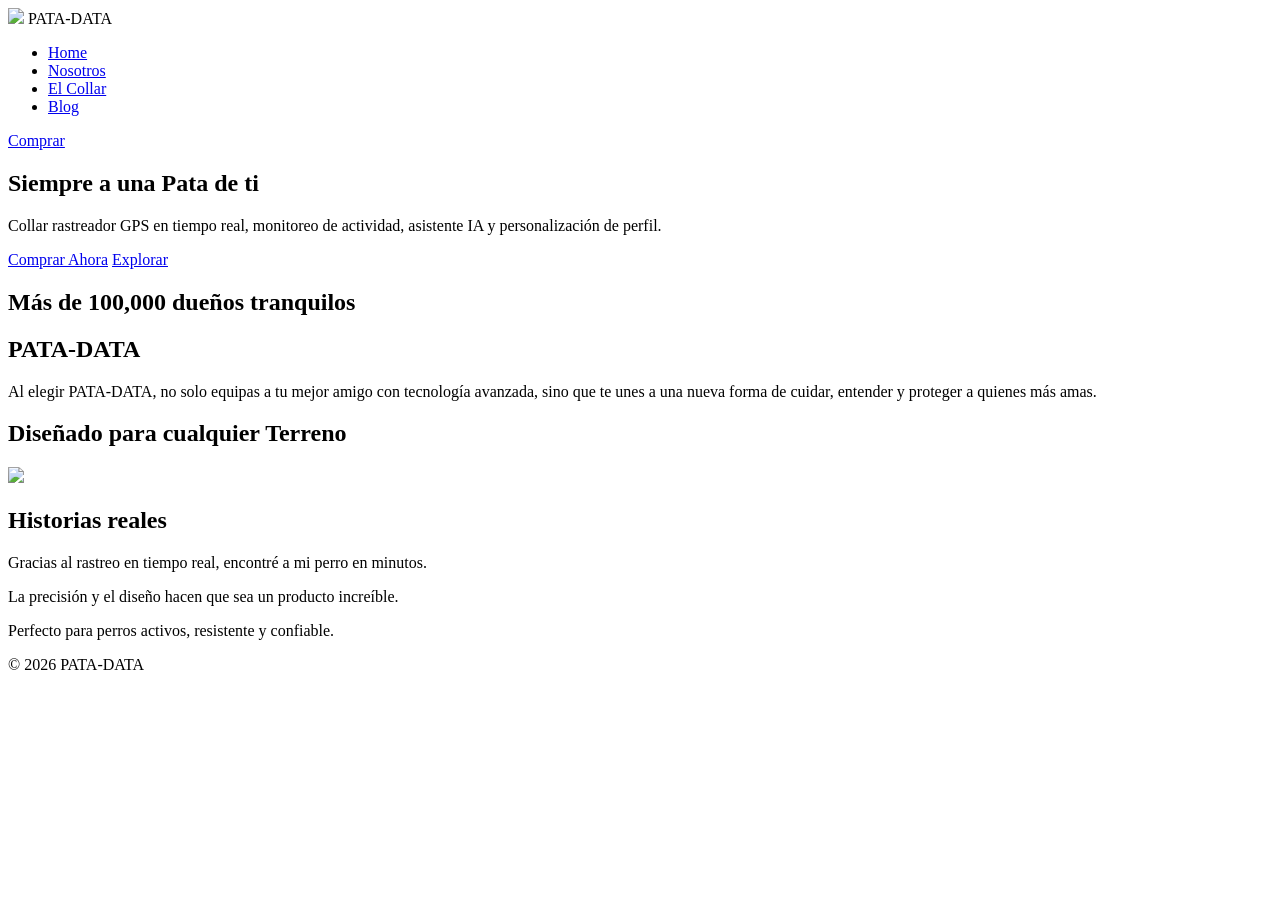
==== index.html @ e331a716 "primeros inicios" ====
<!DOCTYPE html>
<html lang="es">

<head>
    <meta charset="UTF-8">
    <meta name="viewport" content="width=device-width, initial-scale=1.0">
    <title>PATA-DATA | Collar Inteligente</title>

    <!-- Tipografías -->
    <link href="https://fonts.googleapis.com/css2?family=Plus+Jakarta+Sans:wght@400;600;700&family=Inter:wght@400;500&display=swap" rel="stylesheet">

    <link rel="stylesheet" href="styles.css">
</head>

<body>

<header>
    <nav class="navbar">

        <div class="logo-container">
            <img src="Imagenes/logo.png" class="logo">
            <span class="brand-name">PATA-DATA</span>
        </div>

        <ul class="nav-links">
            <li><a href="#">Home</a></li>
            <li><a href="#">Nosotros</a></li>
            <li><a href="#">El Collar</a></li>
            <li><a href="#">Blog</a></li>
        </ul>

        <a href="#" class="btn-primary">Comprar</a>

    </nav>
</header>


<main>

<!-- HERO NUEVO -->
<section class="hero">

    <div class="hero-overlay"></div>

    <div class="hero-text">

        <h1>
            Siempre a una <span class="highlight">Pata</span> de ti
        </h1>

        <p>
            Collar rastreador GPS en tiempo real, monitoreo de actividad,
            asistente IA y personalización de perfil.
        </p>

        <div class="hero-buttons">
            <a href="#" class="btn-primary">Comprar Ahora</a>
            <a href="#" class="btn-secondary">Explorar</a>
        </div>

    </div>

</section>


<!-- CONFIANZA -->
<section class="trust-section">
    <h2>Más de <span>100,000</span> dueños tranquilos</h2>
</section>


<!-- MENSAJE -->
<section class="about">
    <h2>PATA-DATA</h2>
    <p>
        Al elegir PATA-DATA, no solo equipas a tu mejor amigo con tecnología avanzada,
        sino que te unes a una nueva forma de cuidar, entender y proteger a quienes más amas.
    </p>
</section>


<!-- COLLAR -->
<section class="collar">

    <div class="collar-content">

        <div class="collar-text">
            <h2>Diseñado para cualquier <span>Terreno</span></h2>
        </div>

        <img src="Imagenes/collares.png" class="collar-img">

    </div>

</section>


<!-- TESTIMONIOS -->
<section class="testimonials">

    <h2>Historias reales</h2>

    <div class="cards">

        <div class="card">
            <p>Gracias al rastreo en tiempo real, encontré a mi perro en minutos.</p>
        </div>

        <div class="card">
            <p>La precisión y el diseño hacen que sea un producto increíble.</p>
        </div>

        <div class="card">
            <p>Perfecto para perros activos, resistente y confiable.</p>
        </div>

    </div>

</section>

</main>


<footer>
    <p>© 2026 PATA-DATA</p>
</footer>

</body>
</html>
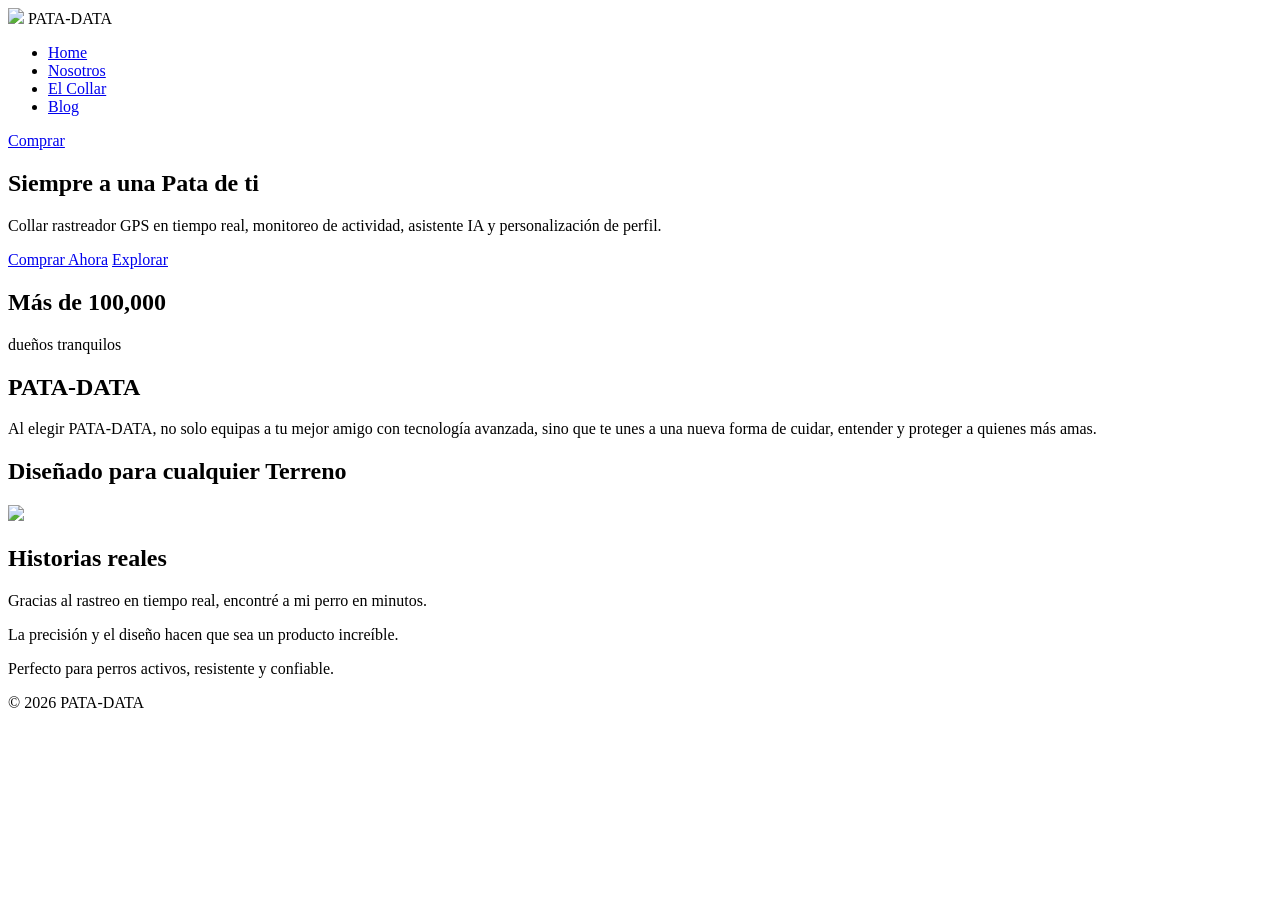
==== commit 3379fb41: "siguiente mejora" ====
--- a/index.html
+++ b/index.html
@@ -37,7 +37,7 @@
 
 <main>
 
-<!-- HERO NUEVO -->
+<!-- HERO -->
 <section class="hero">
 
     <div class="hero-overlay"></div>
@@ -65,7 +65,15 @@
 
 <!-- CONFIANZA -->
 <section class="trust-section">
-    <h2>Más de <span>100,000</span> dueños tranquilos</h2>
+
+    <h2 class="trust-big">
+        Más de <span>100,000</span>
+    </h2>
+
+    <p class="trust-small">
+        dueños tranquilos
+    </p>
+
 </section>
 
 
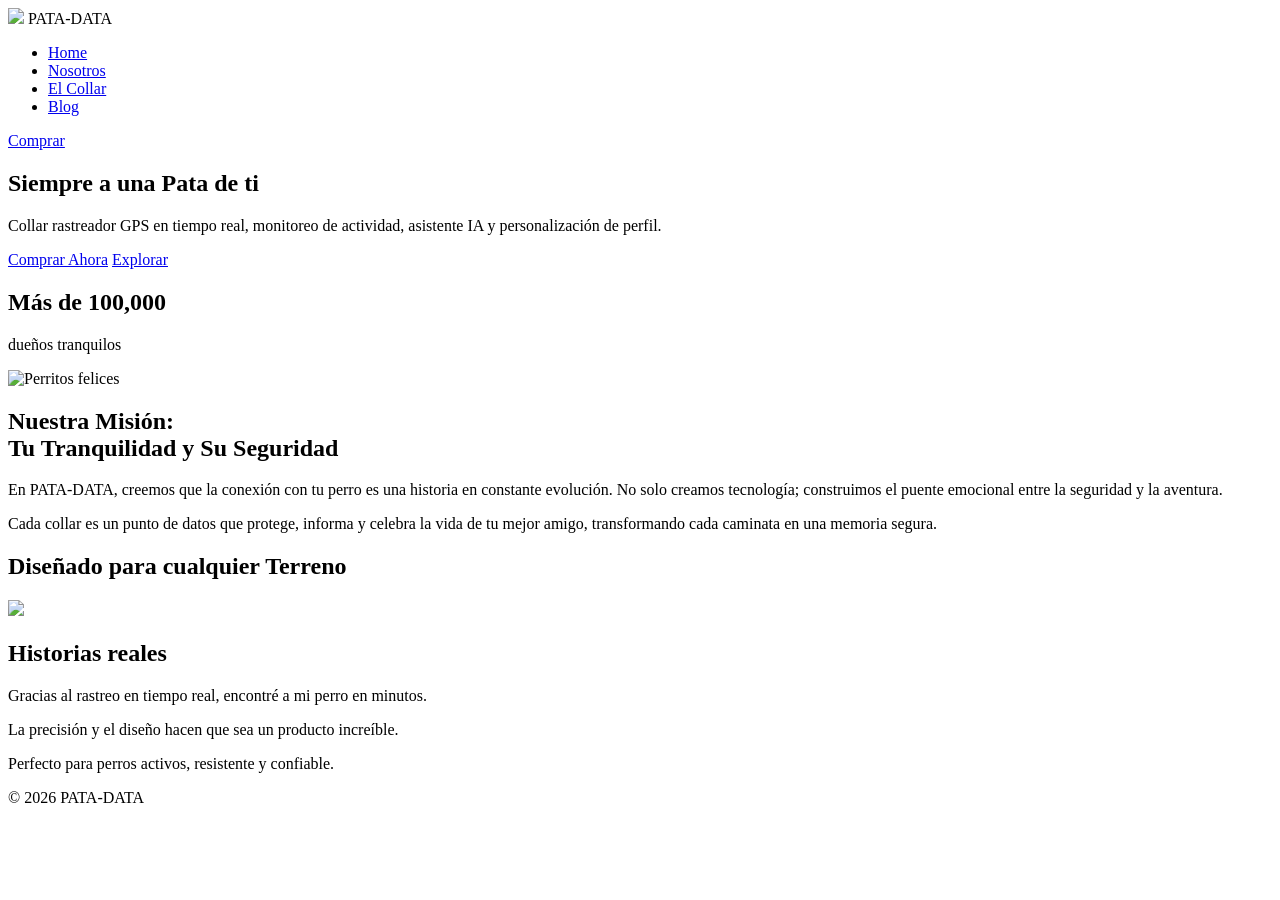
==== commit 158e8bdc: "mejoras index" ====
--- a/index.html
+++ b/index.html
@@ -78,12 +78,37 @@
 
 
 <!-- MENSAJE -->
-<section class="about">
-    <h2>PATA-DATA</h2>
-    <p>
-        Al elegir PATA-DATA, no solo equipas a tu mejor amigo con tecnología avanzada,
-        sino que te unes a una nueva forma de cuidar, entender y proteger a quienes más amas.
-    </p>
+<section class="mission">
+
+    <div class="mission-container">
+
+        <!-- IMAGEN -->
+        <div class="mission-image">
+            <img src="cachorro.jpg" alt="Perritos felices">
+        </div>
+
+        <!-- TEXTO -->
+        <div class="mission-text">
+
+            <h2>
+                Nuestra Misión: <br>
+                Tu Tranquilidad y Su Seguridad
+            </h2>
+
+            <p>
+                En <span>PATA-DATA</span>, creemos que la conexión con tu perro es una historia en constante evolución.
+                No solo creamos tecnología; construimos el puente emocional entre la seguridad y la aventura.
+            </p>
+
+            <p>
+                Cada collar es un punto de datos que protege, informa y celebra la vida de tu mejor amigo,
+                transformando cada caminata en una memoria segura.
+            </p>
+
+        </div>
+
+    </div>
+
 </section>
 
 
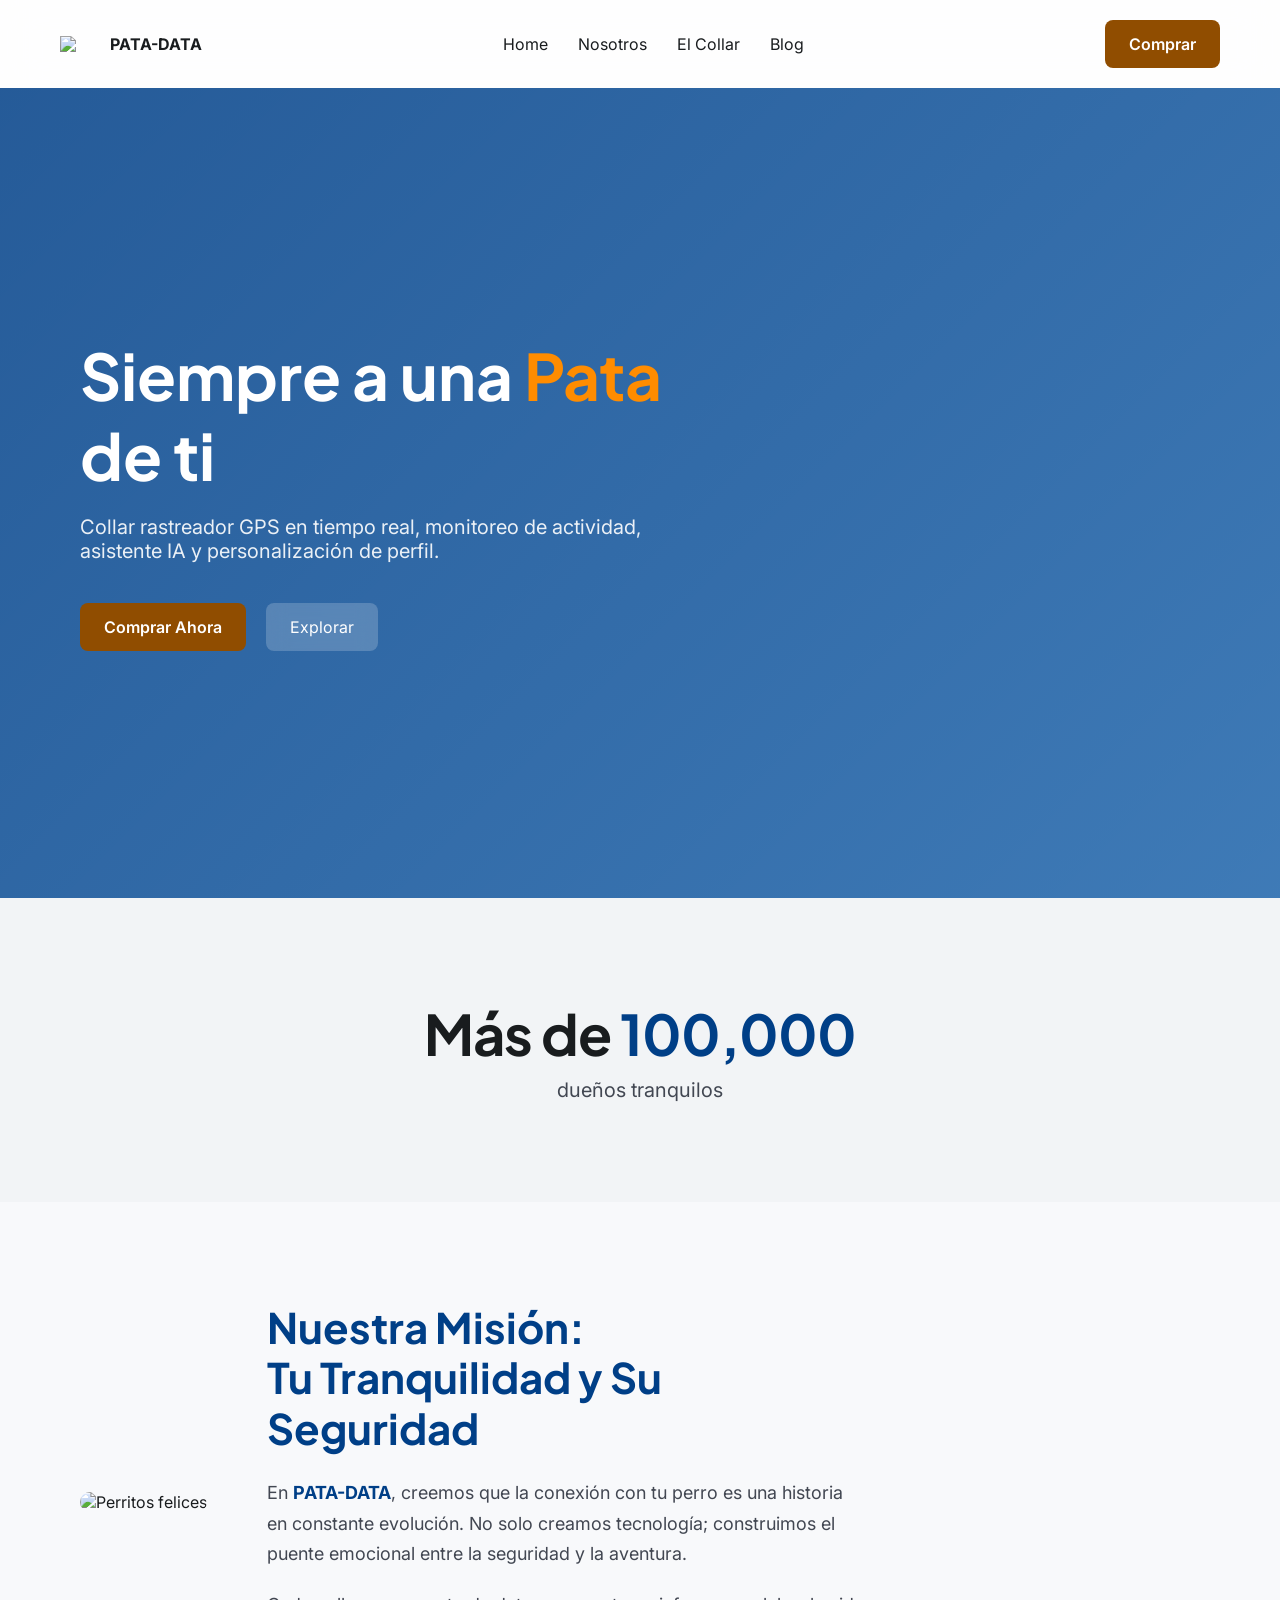
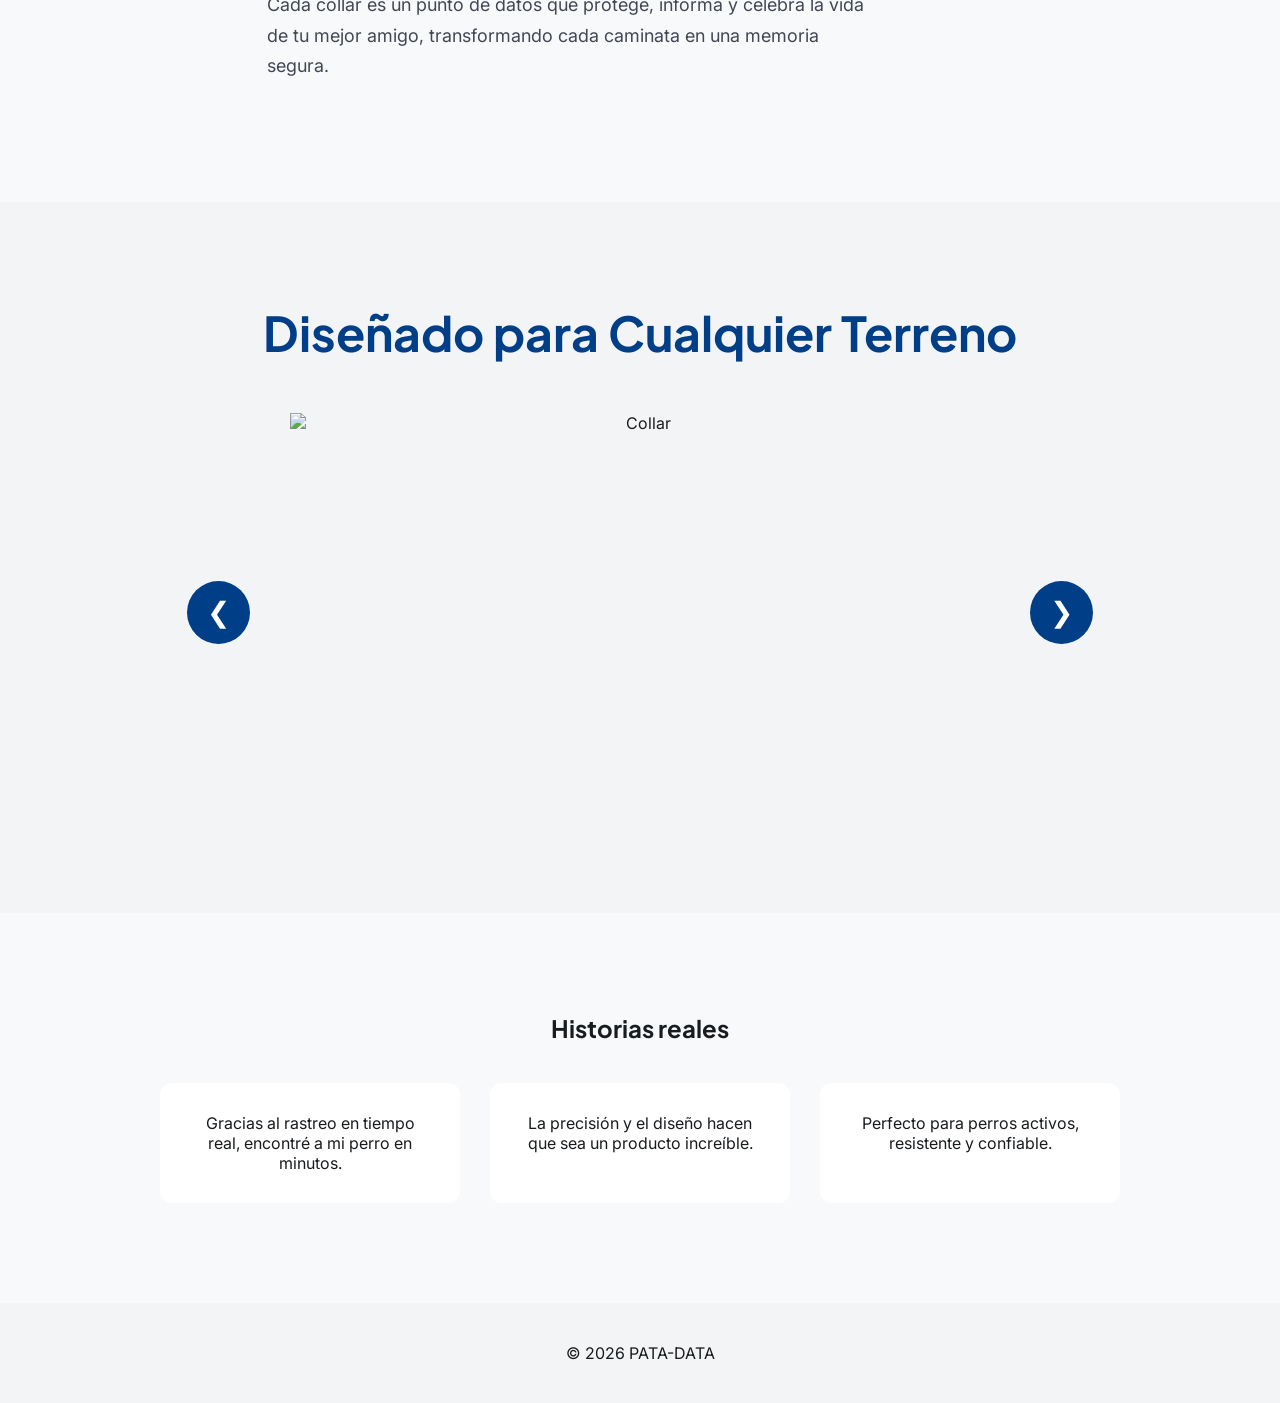
==== commit df703a95: "agregamos carrusel" ====
--- a/index.html
+++ b/index.html
@@ -39,11 +39,9 @@
 
 <!-- HERO -->
 <section class="hero">
-
     <div class="hero-overlay"></div>
 
     <div class="hero-text">
-
         <h1>
             Siempre a una <span class="highlight">Pata</span> de ti
         </h1>
@@ -57,15 +55,12 @@
             <a href="#" class="btn-primary">Comprar Ahora</a>
             <a href="#" class="btn-secondary">Explorar</a>
         </div>
-
     </div>
-
 </section>
 
 
 <!-- CONFIANZA -->
 <section class="trust-section">
-
     <h2 class="trust-big">
         Más de <span>100,000</span>
     </h2>
@@ -73,23 +68,19 @@
     <p class="trust-small">
         dueños tranquilos
     </p>
-
 </section>
 
 
-<!-- MENSAJE -->
+<!-- MISION -->
 <section class="mission">
 
     <div class="mission-container">
 
-        <!-- IMAGEN -->
         <div class="mission-image">
             <img src="cachorro.jpg" alt="Perritos felices">
         </div>
 
-        <!-- TEXTO -->
         <div class="mission-text">
-
             <h2>
                 Nuestra Misión: <br>
                 Tu Tranquilidad y Su Seguridad
@@ -104,7 +95,6 @@
                 Cada collar es un punto de datos que protege, informa y celebra la vida de tu mejor amigo,
                 transformando cada caminata en una memoria segura.
             </p>
-
         </div>
 
     </div>
@@ -112,16 +102,20 @@
 </section>
 
 
-<!-- COLLAR -->
+<!-- COLLAR (CARRUSEL) -->
 <section class="collar">
 
-    <div class="collar-content">
+    <h2 class="collar-title">
+        Diseñado para Cualquier <span>Terreno</span>
+    </h2>
 
-        <div class="collar-text">
-            <h2>Diseñado para cualquier <span>Terreno</span></h2>
-        </div>
+    <div class="carousel">
 
-        <img src="Imagenes/collares.png" class="collar-img">
+        <button class="arrow left" onclick="prevSlide()">❮</button>
+
+        <img id="carousel-image" src="collar1.png" alt="Collar">
+        
+        <button class="arrow right" onclick="nextSlide()">❯</button>
 
     </div>
 
@@ -158,5 +152,31 @@
     <p>© 2026 PATA-DATA</p>
 </footer>
 
+
+<!-- JS DEL CARRUSEL -->
+<script>
+let images = [
+    "collar1.png",
+    "collar2.png",
+    "collar3.png"
+];
+
+let current = 0;
+
+function showImage() {
+    document.getElementById("carousel-image").src = images[current];
+}
+
+function nextSlide() {
+    current = (current + 1) % images.length;
+    showImage();
+}
+
+function prevSlide() {
+    current = (current - 1 + images.length) % images.length;
+    showImage();
+}
+</script>
+
 </body>
 </html>
--- a/styles.css
+++ b/styles.css
@@ -0,0 +1,325 @@
+/* RESET */
+* {
+    margin: 0;
+    padding: 0;
+    box-sizing: border-box;
+}
+
+
+/* VARIABLES */
+:root {
+    --primary: #003f87;
+    --secondary: #904d00;
+
+    --background: #f8f9fb;
+    --surface: #ffffff;
+    --surface-soft: #f2f4f6;
+
+    --text: #191c1e;
+    --text-soft: #424752;
+}
+
+
+/* BASE */
+body {
+    font-family: 'Inter', sans-serif;
+    background: var(--background);
+    color: var(--text);
+}
+
+h1, h2, h3 {
+    font-family: 'Plus Jakarta Sans', sans-serif;
+}
+
+
+/* NAVBAR */
+.navbar {
+    display: flex;
+    justify-content: space-between;
+    align-items: center;
+
+    padding: 20px 60px;
+
+    background: rgba(255,255,255,0.8);
+    backdrop-filter: blur(20px);
+}
+
+.logo-container {
+    display: flex;
+    align-items: center;
+    gap: 10px;
+}
+
+.logo {
+    width: 40px;
+}
+
+.brand-name {
+    font-weight: 700;
+}
+
+.nav-links {
+    display: flex;
+    gap: 30px;
+    list-style: none;
+}
+
+.nav-links a {
+    text-decoration: none;
+    color: var(--text);
+}
+
+
+/* BOTONES */
+.btn-primary {
+    background: var(--secondary);
+    padding: 14px 24px;
+    border-radius: 8px;
+    color: white;
+    text-decoration: none;
+    font-weight: 600;
+    transition: 0.3s;
+}
+
+.btn-primary:hover {
+    transform: translateY(-4px);
+    box-shadow: 0 15px 40px rgba(0,0,0,0.15);
+}
+
+.btn-secondary {
+    background: rgba(255,255,255,0.2);
+    padding: 14px 24px;
+    border-radius: 8px;
+    color: white;
+    text-decoration: none;
+    backdrop-filter: blur(10px);
+    transition: 0.3s;
+}
+
+.btn-secondary:hover {
+    transform: translateY(-4px);
+}
+
+
+/* HERO */
+.hero {
+    position: relative;
+    display: flex;
+    align-items: center;
+
+    height: 90vh;
+    padding: 0 80px;
+
+    background: url("index.png") center/cover no-repeat;
+}
+
+.hero-overlay {
+    position: absolute;
+    top: 0;
+    left: 0;
+    right: 0;
+    bottom: 0;
+
+    background: linear-gradient(
+        135deg,
+        rgba(0, 63, 135, 0.85),
+        rgba(0, 80, 160, 0.75)
+    );
+
+    z-index: 1;
+}
+
+.hero-text {
+    position: relative;
+    z-index: 2;
+    max-width: 600px;
+    color: white;
+}
+
+.hero-text h1 {
+    font-size: 64px;
+    margin-bottom: 20px;
+}
+
+.highlight {
+    color: #ff8c00;
+}
+
+.hero-text p {
+    font-size: 20px;
+    margin-bottom: 40px;
+    color: rgba(255,255,255,0.9);
+}
+
+.hero-buttons {
+    display: flex;
+    gap: 20px;
+}
+
+
+/* SECCIONES */
+section {
+    padding: 100px 80px;
+}
+
+
+/* TRUST SECTION (MEJORADA) */
+.trust-section {
+    text-align: center;
+    background: var(--surface-soft);
+}
+
+.trust-big {
+    font-size: 56px;
+    font-weight: 700;
+    letter-spacing: -1px;
+}
+
+.trust-big span {
+    color: var(--primary);
+}
+
+.trust-small {
+    margin-top: 10px;
+    font-size: 20px;
+    color: var(--text-soft);
+}
+
+
+/* ABOUT */
+
+/* MISSION SECTION */
+.mission {
+    padding: 100px 80px;
+}
+
+.mission-container {
+    display: flex;
+    align-items: center;
+    gap: 60px;
+}
+
+/* IMAGEN */
+.mission-image img {
+    width: 450px;
+    height: 400px;
+    border-radius: 16px;
+}
+
+/* TEXTO */
+.mission-text {
+    max-width: 600px;
+}
+
+.mission-text h2 {
+    font-size: 42px;
+    color: var(--primary);
+    margin-bottom: 25px;
+    line-height: 1.2;
+}
+
+/* PATA-DATA resaltado */
+.mission-text span {
+    color: var(--primary);
+    font-weight: 700;
+}
+
+/* PÁRRAFOS */
+.mission-text p {
+    font-size: 18px;
+    color: var(--text-soft);
+    margin-bottom: 20px;
+    line-height: 1.7;
+}
+/* COLLAR */
+.collar {
+    background: var(--surface-soft);
+}
+
+.collar-content {
+    display: flex;
+    justify-content: space-between;
+    align-items: center;
+}
+
+.collar-text h2 {
+    font-size: 48px;
+}
+
+.collar-text span {
+    color: var(--secondary);
+}
+
+.collar-img {
+    width: 350px;
+}
+
+
+/* TESTIMONIOS */
+.testimonials {
+    text-align: center;
+}
+
+.cards {
+    display: flex;
+    gap: 30px;
+    justify-content: center;
+    margin-top: 40px;
+}
+
+.card {
+    background: var(--surface);
+    padding: 30px;
+    border-radius: 12px;
+    max-width: 300px;
+}
+
+/* COLLAR CARRUSEL NUEVO */
+.collar {
+    text-align: center;
+    background: var(--surface-soft);
+}
+
+.collar-title {
+    font-size: 48px;
+    margin-bottom: 50px;
+    color: var(--primary);
+}
+
+.carousel {
+    display: flex;
+    align-items: center;
+    justify-content: center;
+    gap: 40px;
+}
+
+/* IMAGEN */
+.carousel img {
+    width: 700px;
+    height: 400px;
+    transition: 0.4s;
+}
+
+/* BOTONES */
+.arrow {
+    background: var(--primary);
+    color: white;
+    border: none;
+    font-size: 28px;
+    padding: 15px 20px;
+    border-radius: 50%;
+    cursor: pointer;
+    transition: 0.3s;
+}
+
+.arrow:hover {
+    transform: scale(1.1);
+}
+
+
+/* FOOTER */
+footer {
+    text-align: center;
+    padding: 40px;
+    background: var(--surface-soft);
+}
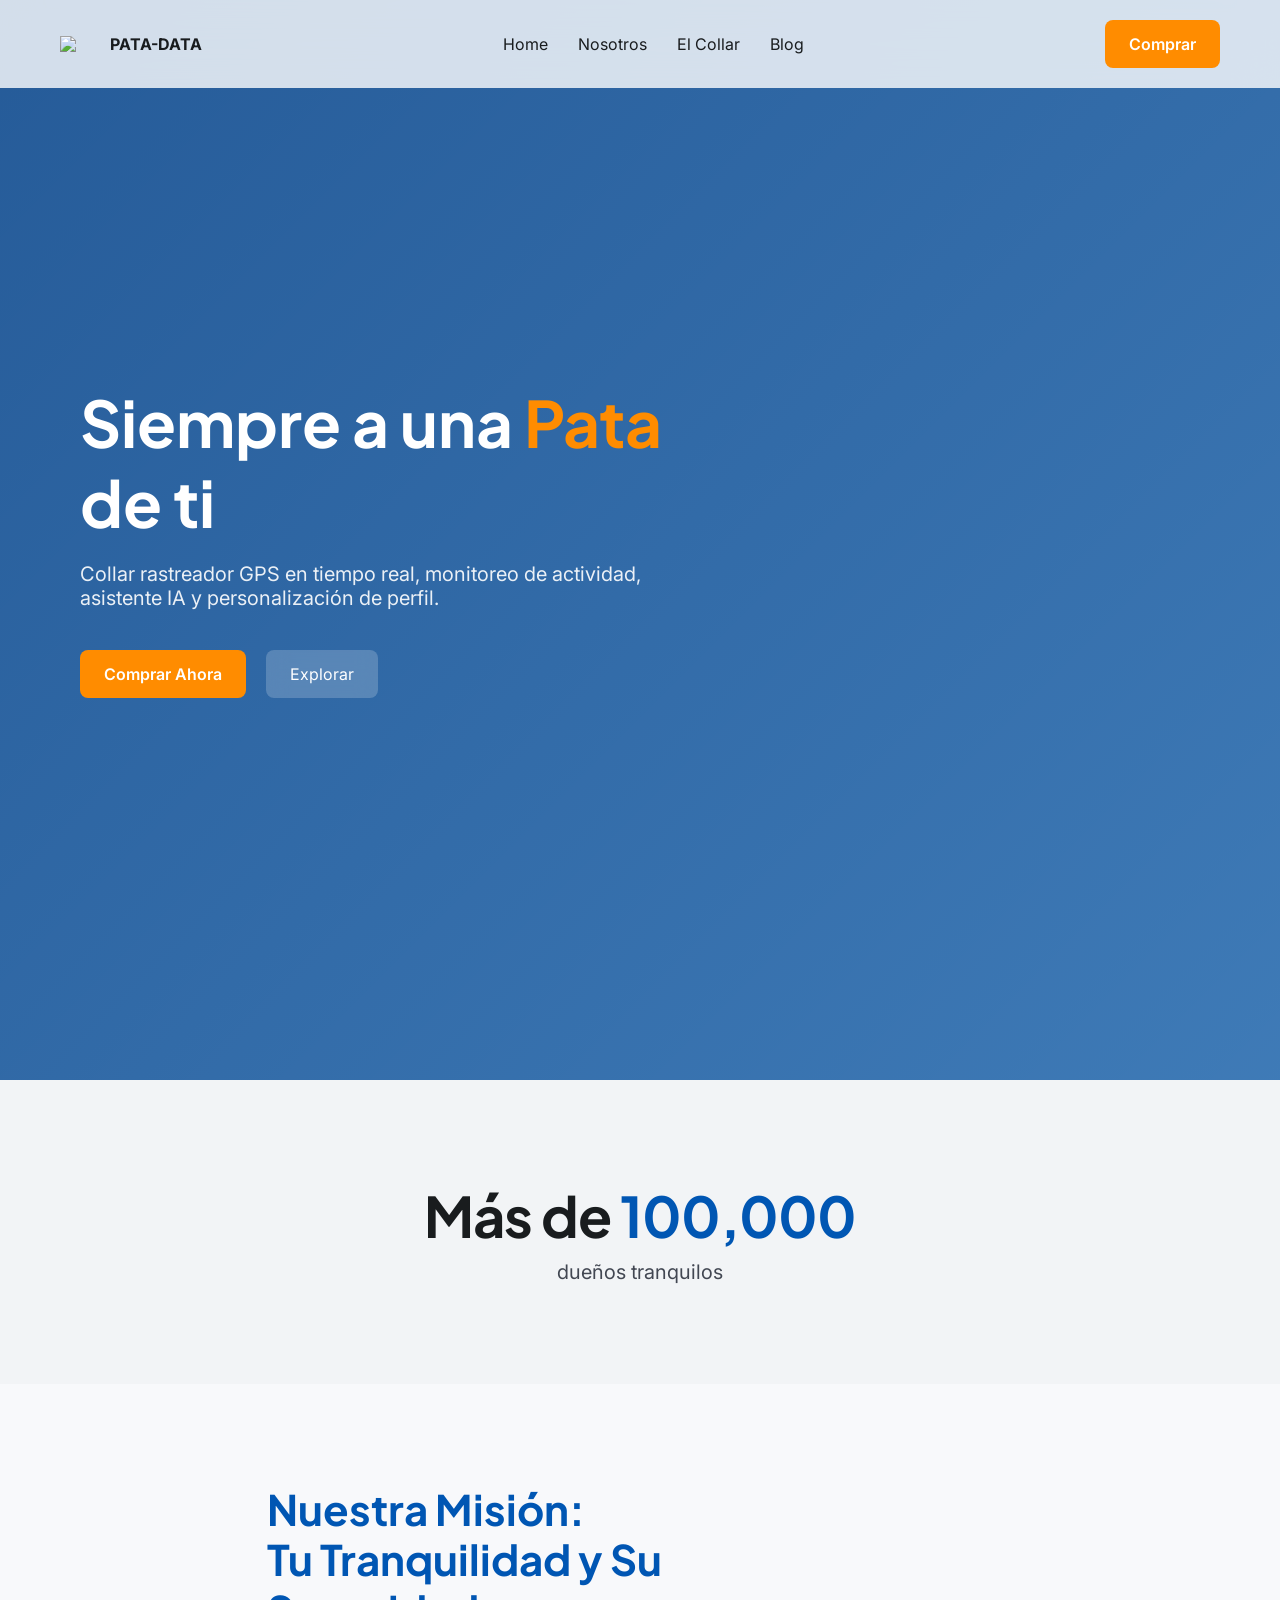
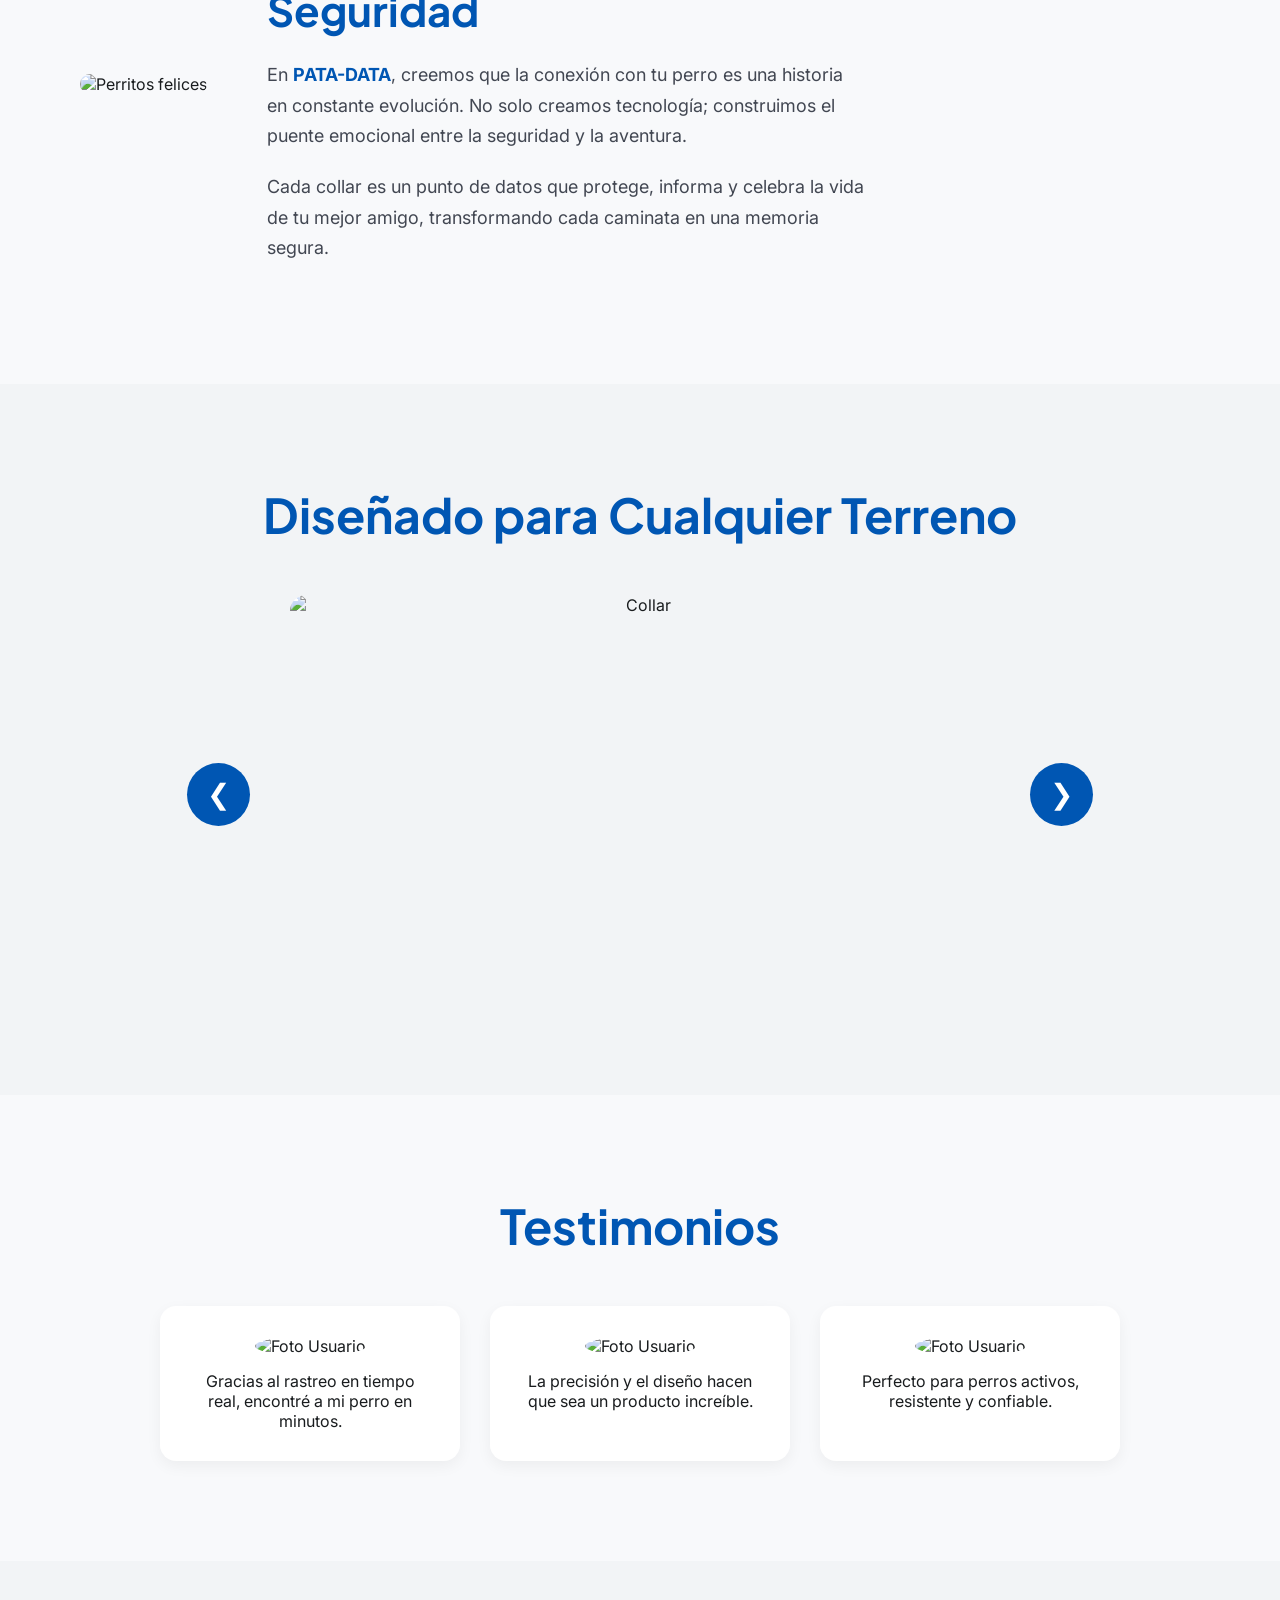
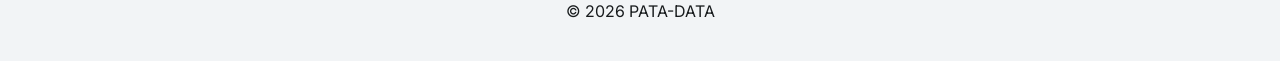
==== commit 710adbaf: "mejoras en index" ====
--- a/index.html
+++ b/index.html
@@ -125,19 +125,22 @@
 <!-- TESTIMONIOS -->
 <section class="testimonials">
 
-    <h2>Historias reales</h2>
+    <h2>Testimonios</h2>
 
     <div class="cards">
 
         <div class="card">
+            <img src="test1.jpg" alt="Foto Usuario">
             <p>Gracias al rastreo en tiempo real, encontré a mi perro en minutos.</p>
         </div>
 
         <div class="card">
+            <img src="test2.jpg" alt="Foto Usuario">
             <p>La precisión y el diseño hacen que sea un producto increíble.</p>
         </div>
 
         <div class="card">
+            <img src="test3.jpg" alt="Foto Usuario">
             <p>Perfecto para perros activos, resistente y confiable.</p>
         </div>
 
@@ -153,7 +156,7 @@
 </footer>
 
 
-<!-- JS DEL CARRUSEL -->
+<!-- JS DEL CARRUSEL + NAVBAR SCROLL -->
 <script>
 let images = [
     "collar1.png",
@@ -164,7 +167,12 @@
 let current = 0;
 
 function showImage() {
-    document.getElementById("carousel-image").src = images[current];
+    const img = document.getElementById("carousel-image");
+    img.classList.add("fade-out");
+    setTimeout(() => {
+        img.src = images[current];
+        img.classList.remove("fade-out");
+    }, 300);
 }
 
 function nextSlide() {
@@ -176,6 +184,16 @@
     current = (current - 1 + images.length) % images.length;
     showImage();
 }
+
+// Navbar scroll
+window.addEventListener("scroll", () => {
+    const navbar = document.querySelector(".navbar");
+    if (window.scrollY > 50) {
+        navbar.classList.add("scrolled");
+    } else {
+        navbar.classList.remove("scrolled");
+    }
+});
 </script>
 
 </body>
--- a/styles.css
+++ b/styles.css
@@ -5,11 +5,10 @@
     box-sizing: border-box;
 }
 
-
 /* VARIABLES */
 :root {
-    --primary: #003f87;
-    --secondary: #904d00;
+    --primary: #0056B3;
+    --secondary: #ff8c00;
 
     --background: #f8f9fb;
     --surface: #ffffff;
@@ -18,7 +17,6 @@
     --text: #191c1e;
     --text-soft: #424752;
 }
-
 
 /* BASE */
 body {
@@ -31,17 +29,25 @@
     font-family: 'Plus Jakarta Sans', sans-serif;
 }
 
-
 /* NAVBAR */
 .navbar {
     display: flex;
     justify-content: space-between;
     align-items: center;
-
     padding: 20px 60px;
 
     background: rgba(255,255,255,0.8);
     backdrop-filter: blur(20px);
+    position: fixed;
+    top: 0;
+    width: 100%;
+    z-index: 100;
+    transition: background 0.3s, box-shadow 0.3s;
+}
+
+.navbar.scrolled {
+    background: rgba(255,255,255,0.95);
+    box-shadow: 0 4px 20px rgba(0,0,0,0.1);
 }
 
 .logo-container {
@@ -68,7 +74,6 @@
     text-decoration: none;
     color: var(--text);
 }
-
 
 /* BOTONES */
 .btn-primary {
@@ -100,16 +105,13 @@
     transform: translateY(-4px);
 }
 
-
 /* HERO */
 .hero {
     position: relative;
     display: flex;
     align-items: center;
-
-    height: 90vh;
+    height: 120vh;
     padding: 0 80px;
-
     background: url("index.png") center/cover no-repeat;
 }
 
@@ -119,13 +121,11 @@
     left: 0;
     right: 0;
     bottom: 0;
-
     background: linear-gradient(
         135deg,
         rgba(0, 63, 135, 0.85),
         rgba(0, 80, 160, 0.75)
     );
-
     z-index: 1;
 }
 
@@ -156,14 +156,12 @@
     gap: 20px;
 }
 
-
 /* SECCIONES */
 section {
     padding: 100px 80px;
 }
 
-
-/* TRUST SECTION (MEJORADA) */
+/* TRUST SECTION */
 .trust-section {
     text-align: center;
     background: var(--surface-soft);
@@ -185,9 +183,6 @@
     color: var(--text-soft);
 }
 
-
-/* ABOUT */
-
 /* MISSION SECTION */
 .mission {
     padding: 100px 80px;
@@ -199,14 +194,12 @@
     gap: 60px;
 }
 
-/* IMAGEN */
 .mission-image img {
     width: 450px;
     height: 400px;
     border-radius: 16px;
 }
 
-/* TEXTO */
 .mission-text {
     max-width: 600px;
 }
@@ -218,63 +211,19 @@
     line-height: 1.2;
 }
 
-/* PATA-DATA resaltado */
 .mission-text span {
     color: var(--primary);
     font-weight: 700;
 }
 
-/* PÁRRAFOS */
 .mission-text p {
     font-size: 18px;
     color: var(--text-soft);
     margin-bottom: 20px;
     line-height: 1.7;
 }
-/* COLLAR */
-.collar {
-    background: var(--surface-soft);
-}
-
-.collar-content {
-    display: flex;
-    justify-content: space-between;
-    align-items: center;
-}
-
-.collar-text h2 {
-    font-size: 48px;
-}
-
-.collar-text span {
-    color: var(--secondary);
-}
-
-.collar-img {
-    width: 350px;
-}
-
-
-/* TESTIMONIOS */
-.testimonials {
-    text-align: center;
-}
-
-.cards {
-    display: flex;
-    gap: 30px;
-    justify-content: center;
-    margin-top: 40px;
-}
-
-.card {
-    background: var(--surface);
-    padding: 30px;
-    border-radius: 12px;
-    max-width: 300px;
-}
-
-/* COLLAR CARRUSEL NUEVO */
+
+/* COLLAR CARRUSEL */
 .collar {
     text-align: center;
     background: var(--surface-soft);
@@ -293,14 +242,20 @@
     gap: 40px;
 }
 
-/* IMAGEN */
 .carousel img {
     width: 700px;
     height: 400px;
-    transition: 0.4s;
-}
-
-/* BOTONES */
+    border-radius: 16px;
+    transition: opacity 0.6s ease, transform 0.6s ease;
+    opacity: 1;
+    transform: scale(1);
+}
+
+.carousel img.fade-out {
+    opacity: 0;
+    transform: scale(0.95);
+}
+
 .arrow {
     background: var(--primary);
     color: white;
@@ -316,10 +271,50 @@
     transform: scale(1.1);
 }
 
+/* TESTIMONIOS */
+.testimonials {
+    text-align: center;
+}
+
+.testimonials h2 {
+    font-size: 48px;       /* Más grande */
+    color: var(--primary); /* Azul */
+    font-weight: 700;      /* Negrita */
+    margin-bottom: 50px;   /* Separación de las cards */
+}
+
+.cards {
+    display: flex;
+    gap: 30px;
+    justify-content: center;
+    margin-top: 40px;
+}
+
+.card {
+    background: var(--surface);
+    padding: 30px;
+    border-radius: 16px;
+    max-width: 300px;
+    text-align: center;
+    transition: transform 0.3s ease, box-shadow 0.3s ease;
+    box-shadow: 0 5px 15px rgba(0,0,0,0.05);
+}
+
+.card:hover {
+    transform: translateY(-10px);
+    box-shadow: 0 20px 40px rgba(0,0,0,0.1);
+}
+
+.card img {
+    width: 100px;
+    height: 100px;
+    border-radius: 50%;
+    margin-bottom: 15px;
+}
 
 /* FOOTER */
 footer {
     text-align: center;
     padding: 40px;
     background: var(--surface-soft);
-}
+}
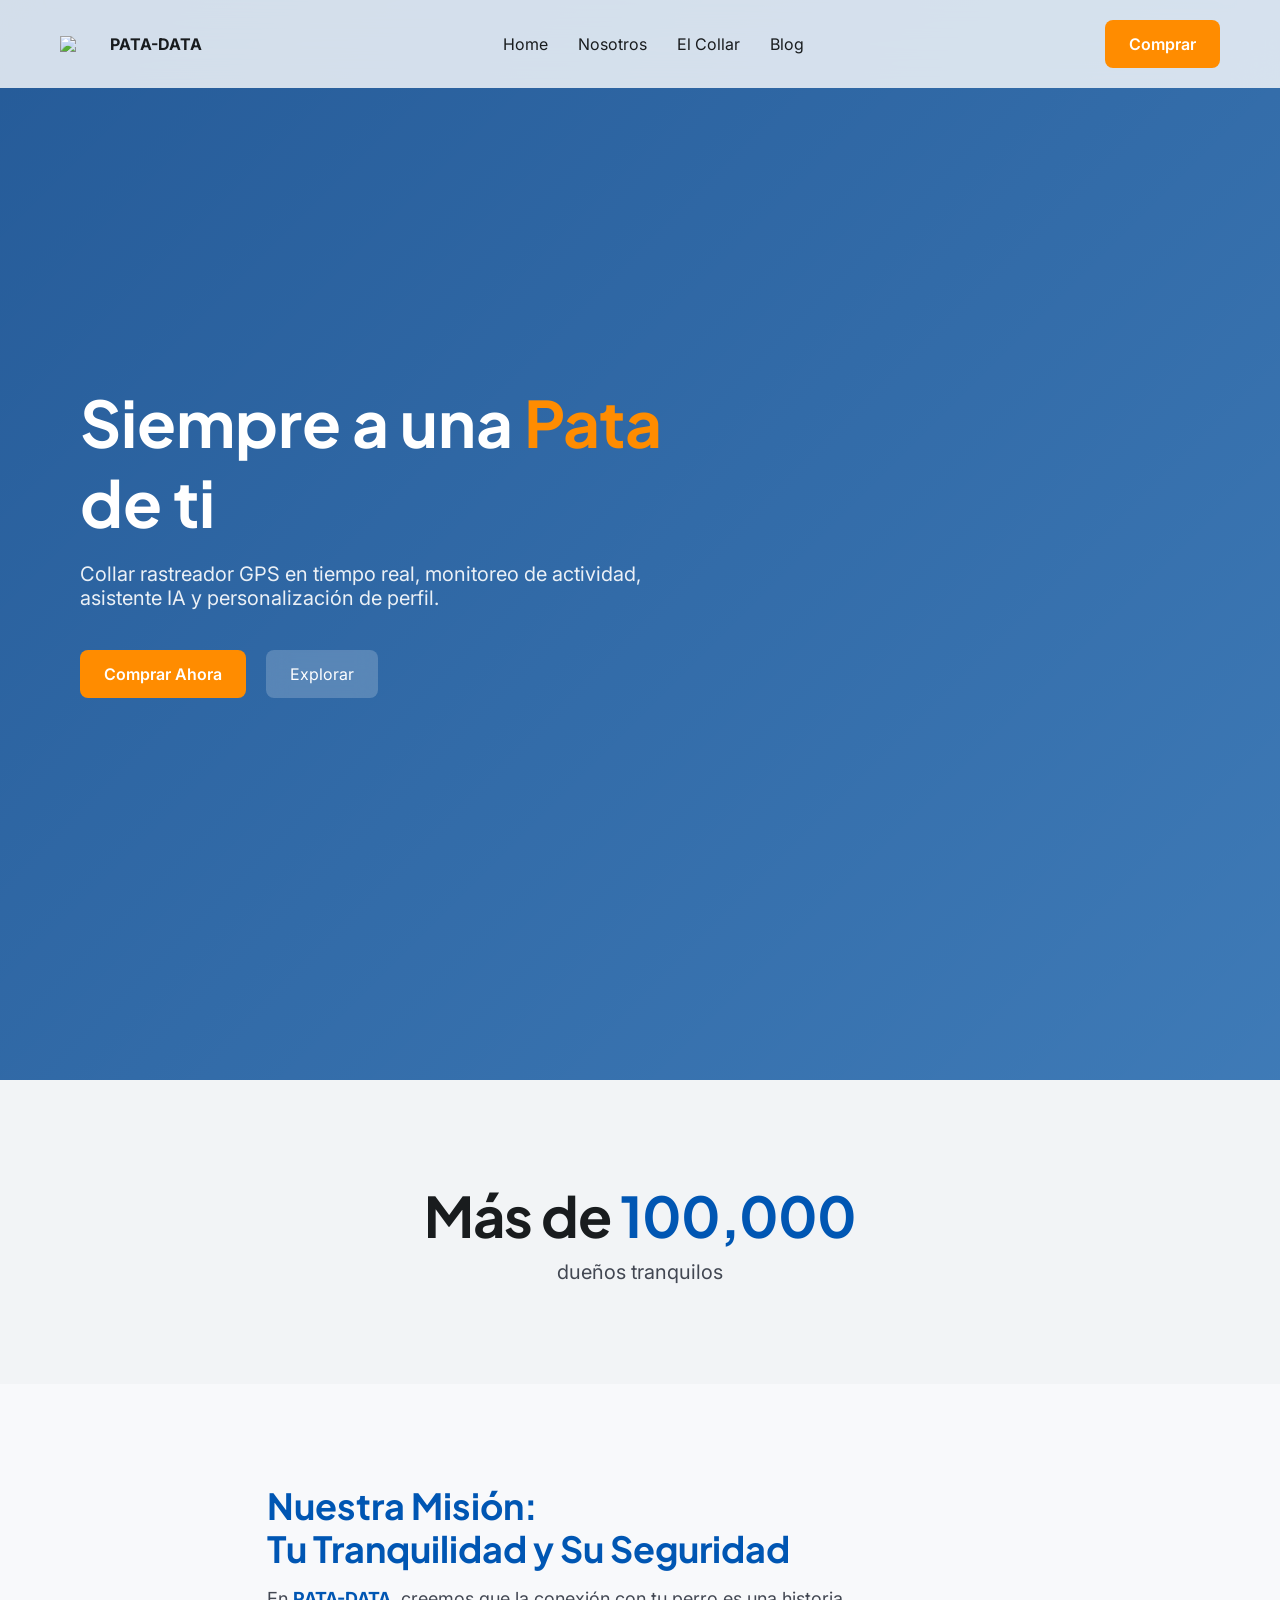
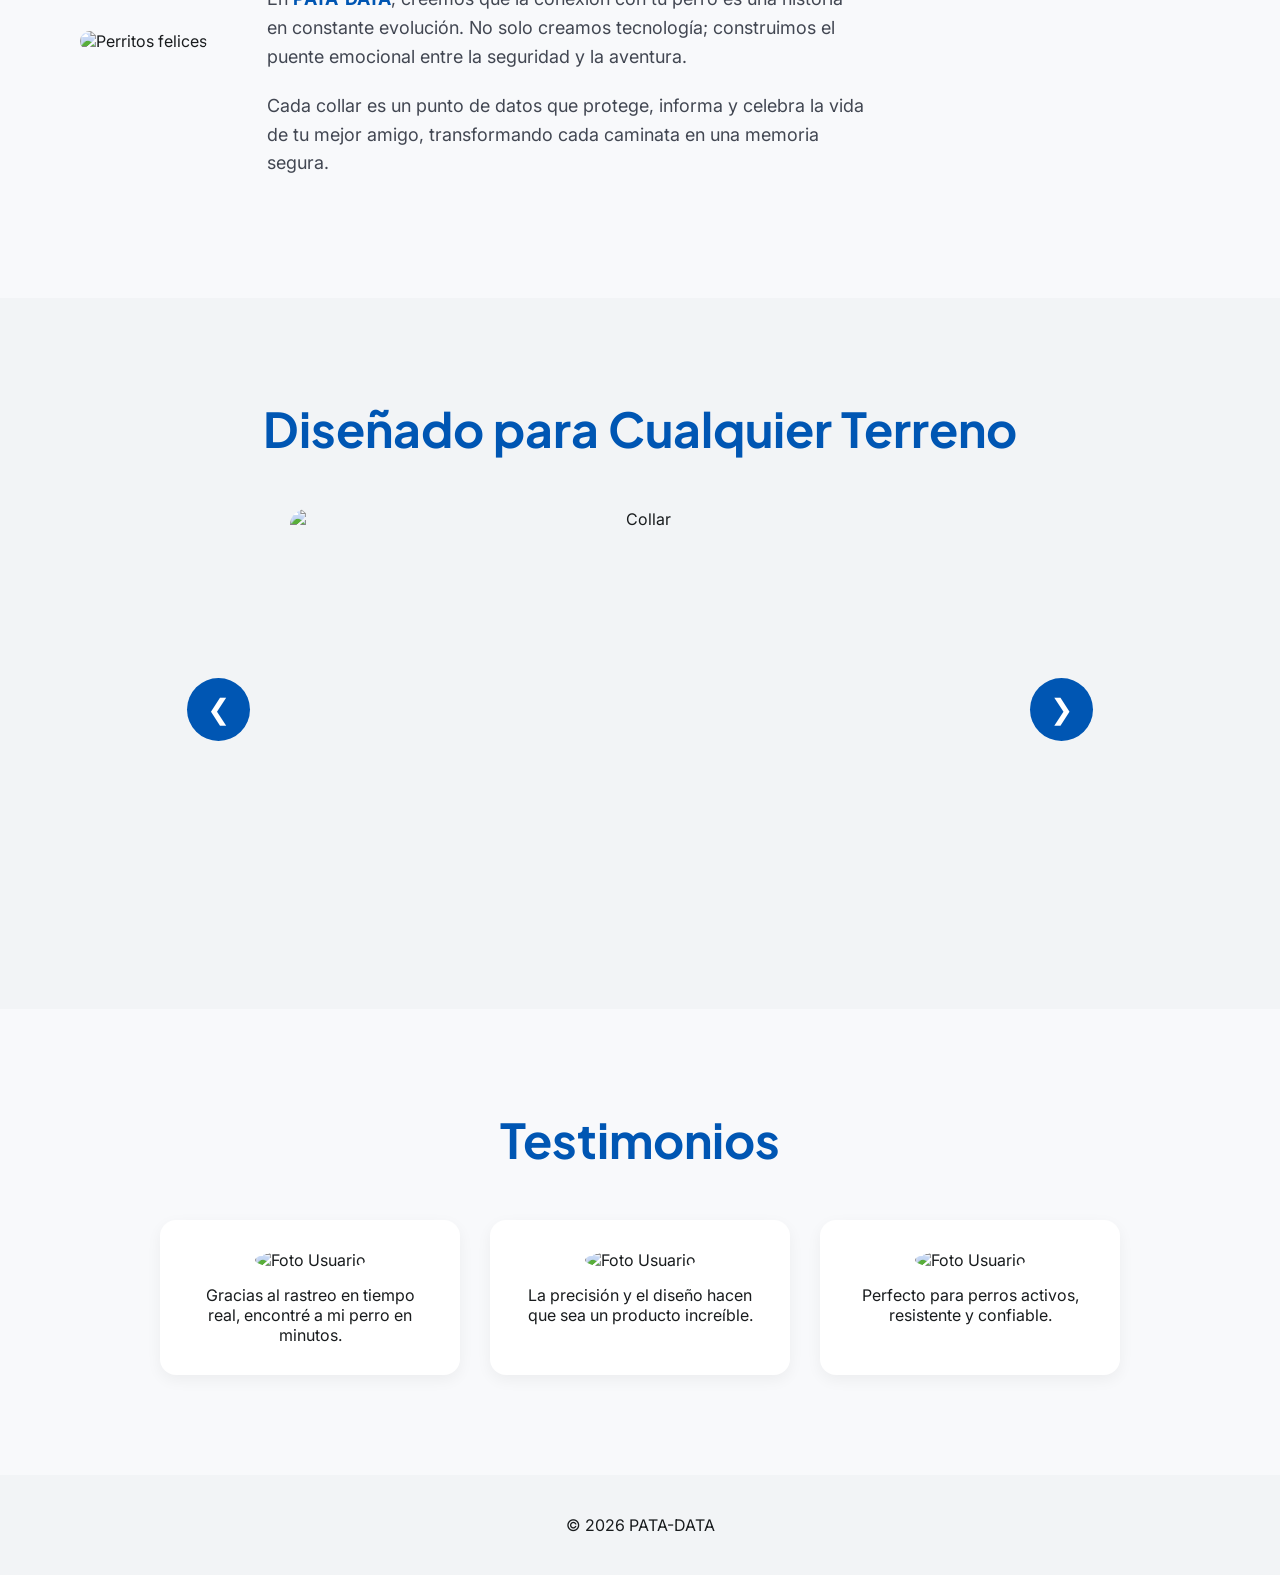
==== commit b791d8e5: "se agrego nosotros html y css" ====
--- a/index.html
+++ b/index.html
@@ -18,15 +18,15 @@
     <nav class="navbar">
 
         <div class="logo-container">
-            <img src="Imagenes/logo.png" class="logo">
+            <img src="logo.png" class="logo">
             <span class="brand-name">PATA-DATA</span>
         </div>
 
         <ul class="nav-links">
-            <li><a href="#">Home</a></li>
-            <li><a href="#">Nosotros</a></li>
-            <li><a href="#">El Collar</a></li>
-            <li><a href="#">Blog</a></li>
+            <li><a href="index.html">Home</a></li>
+            <li><a href="nosotros.html">Nosotros</a></li>
+            <li><a href="collar.html">El Collar</a></li>
+            <li><a href="blog.html">Blog</a></li>
         </ul>
 
         <a href="#" class="btn-primary">Comprar</a>
--- a/styles.css
+++ b/styles.css
@@ -1,3 +1,9 @@
+/* 
+=================
+INDEX
+=================
+*/
+
 /* RESET */
 * {
     margin: 0;
@@ -312,9 +318,245 @@
     margin-bottom: 15px;
 }
 
+
 /* FOOTER */
 footer {
     text-align: center;
     padding: 40px;
     background: var(--surface-soft);
-}+}
+
+
+/* 
+=================
+NOSOTROS
+=================
+*/
+
+/* ================== HERO NOSOTROS ================== */
+.hero-nosotros {
+    position: relative;
+    min-height: 600px;
+    display: flex;
+    align-items: center;
+    justify-content: center;
+    text-align: center;
+    color: white;
+    background: url("nosotros.jpg") center/cover no-repeat;
+}
+
+.hero-overlay-nosotros {
+    position: absolute;
+    inset: 0;
+    background: rgba(0, 63, 135, 0.6); /* semi-transparente */
+    z-index: 1;
+}
+
+.hero-text-nosotros {
+    position: relative;
+    z-index: 2;
+    max-width: 800px;
+    padding: 0 20px;
+}
+
+.hero-text-nosotros h1 {
+    font-size: 64px;
+    margin-bottom: 20px;
+}
+
+.hero-text-nosotros h1 .highlight {
+    color: var(--secondary);
+}
+
+.hero-text-nosotros p {
+    font-size: 20px;
+    margin-bottom: 40px;
+    color: rgba(255, 255, 255, 0.9);
+}
+
+.hero-buttons-nosotros {
+    display: flex;
+    justify-content: center;
+    gap: 20px;
+}
+
+.hero-buttons-nosotros a {
+    display: inline-block;
+    padding: 14px 28px;
+    border-radius: 8px;
+    font-weight: 600;
+    text-decoration: none;
+    transition: all 0.3s ease;
+}
+
+.hero-buttons-nosotros .btn-primary {
+    background: var(--secondary);
+    color: white;
+}
+
+.hero-buttons-nosotros .btn-primary:hover {
+    transform: translateY(-4px);
+    box-shadow: 0 15px 40px rgba(0,0,0,0.15);
+}
+
+.hero-buttons-nosotros .btn-secondary {
+    background: rgba(255,255,255,0.2);
+    color: white;
+    backdrop-filter: blur(10px);
+}
+
+.hero-buttons-nosotros .btn-secondary:hover {
+    transform: translateY(-4px);
+    background: var(--secondary);
+    color: white;
+}
+
+/* ================== MISION Y VISION ================== */
+.mission-section {
+    max-width: 1200px;
+    margin: 80px auto;
+    display: flex;
+    flex-direction: column;
+    gap: 40px;
+    padding: 0 20px;
+}
+
+.mission-card {
+    display: flex;
+    align-items: center;
+    gap: 40px;
+    padding: 40px;
+    border-radius: 16px;
+    background: var(--surface-soft);
+    box-shadow: 0 10px 25px rgba(0,0,0,0.08);
+    transition: transform 0.3s, box-shadow 0.3s;
+}
+
+.mission-card:hover {
+    transform: translateY(-5px);
+    box-shadow: 0 20px 40px rgba(0,0,0,0.12);
+}
+
+.mission-card.reverse {
+    flex-direction: row-reverse;
+}
+
+.mission-icon {
+    width: 80px;
+    height: 80px;
+    background: var(--secondary);
+    color: white;
+    display: flex;
+    align-items: center;
+    justify-content: center;
+    border-radius: 16px;
+    font-size: 36px;
+    flex-shrink: 0;
+}
+
+.mission-text h2 {
+    font-size: 36px;
+    margin-bottom: 15px;
+    color: var(--primary);
+}
+
+.mission-text p {
+    font-size: 18px;
+    line-height: 1.6;
+    color: var(--text-soft);
+}
+
+/* ================== VALORES ================== */
+.values-section {
+    max-width: 1200px;
+    margin: 80px auto;
+    text-align: center;
+    padding: 0 20px;
+}
+
+.values-section h2 {
+    font-size: 42px;
+    margin-bottom: 50px;
+}
+
+.cards-values {
+    display: grid;
+    grid-template-columns: repeat(auto-fit, minmax(250px, 1fr));
+    gap: 30px;
+}
+
+.card-value {
+    background: var(--surface);
+    padding: 30px;
+    border-radius: 16px;
+    box-shadow: 0 10px 25px rgba(0,0,0,0.08);
+    transition: transform 0.3s, box-shadow 0.3s;
+}
+
+.card-value:hover {
+    transform: translateY(-5px);
+    box-shadow: 0 20px 40px rgba(0,0,0,0.12);
+}
+
+.card-value span {
+    font-size: 40px;
+    color: var(--secondary);
+    margin-bottom: 20px;
+    display: inline-block;
+}
+
+.card-value h3 {
+    font-size: 22px;
+    margin-bottom: 15px;
+}
+
+.card-value p {
+    font-size: 16px;
+    line-height: 1.5;
+}
+
+/* ================== CTA NOSOTROS ================== */
+.cta-nosotros {
+    background: var(--primary);
+    color: white;
+    padding: 80px 20px;
+    text-align: center;
+    border-radius: 20px;
+    margin: 80px 20px;
+}
+
+.cta-nosotros h2 {
+    font-size: 36px;
+    margin-bottom: 30px;
+}
+
+.cta-buttons a {
+    display: inline-block;
+    padding: 15px 30px;
+    margin: 0 10px;
+    border-radius: 10px;
+    font-weight: 600;
+    text-decoration: none;
+    transition: all 0.3s ease;
+}
+
+.cta-buttons .btn-primary {
+    background: var(--secondary);
+    color: white;
+}
+
+.cta-buttons .btn-primary:hover {
+    transform: translateY(-4px);
+    box-shadow: 0 15px 40px rgba(0,0,0,0.15);
+}
+
+.cta-buttons .btn-secondary {
+    background: transparent;
+    color: white;
+    border: 2px solid white;
+}
+
+.cta-buttons .btn-secondary:hover {
+    background: white;
+    color: var(--primary);
+}
